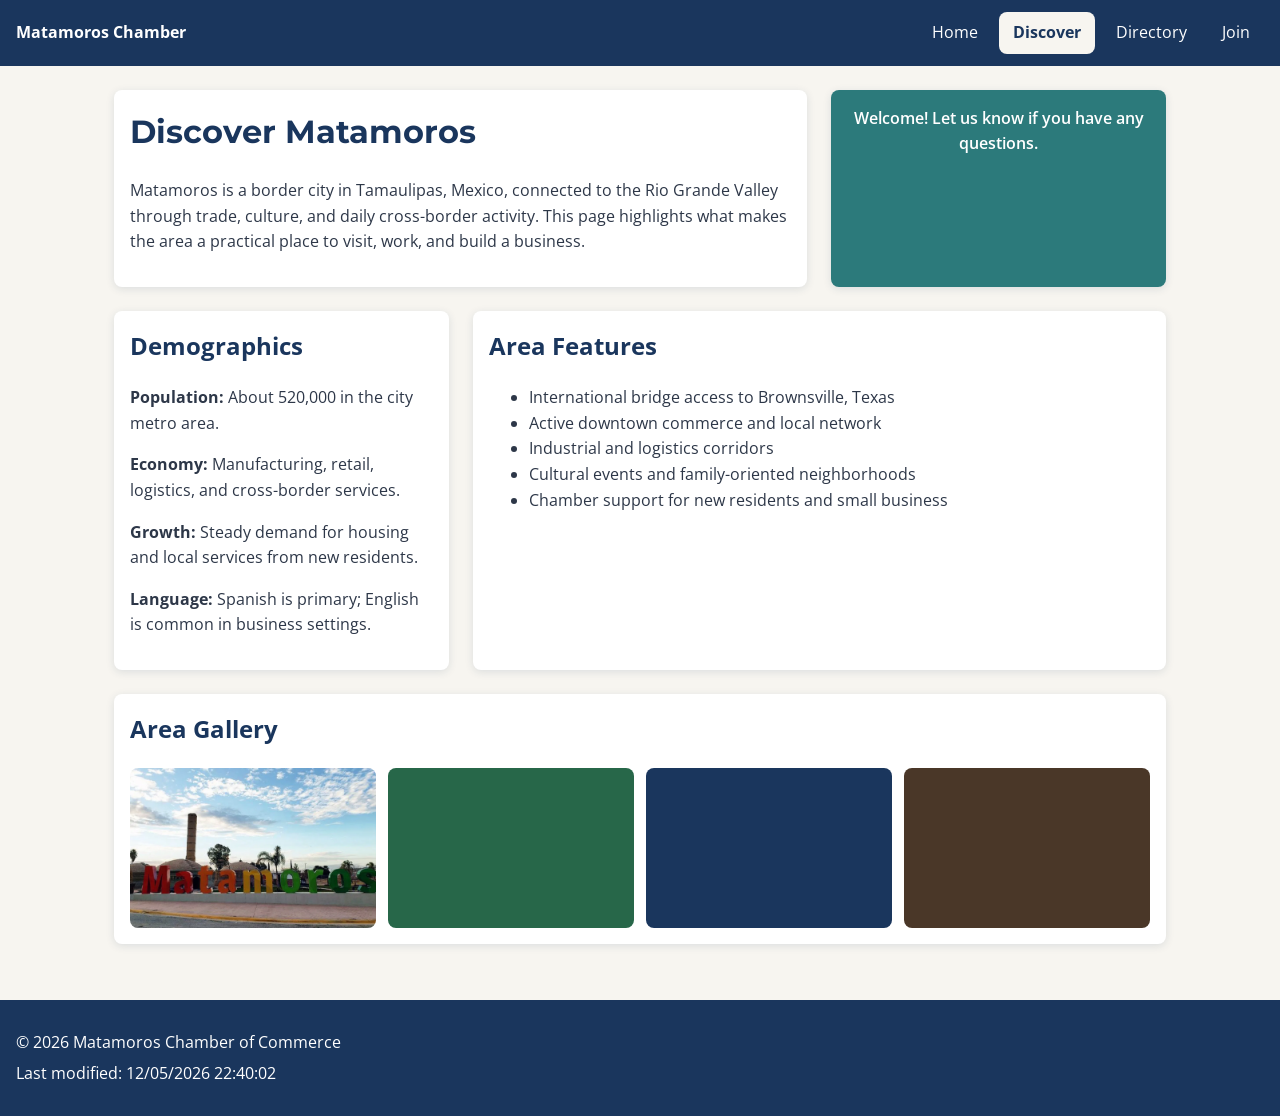
==== chamber/discover.html @ 89ffe1da "week5 discover" ====
<!DOCTYPE html>
<html lang="en">

<head>
    <meta charset="UTF-8">
    <meta name="viewport" content="width=device-width, initial-scale=1.0">
    <link rel="icon" href="images/logo.svg" type="image/svg+xml">
    <title>Discover | Matamoros Chamber</title>
    <meta name="description"
        content="Discover Matamoros: demographics, local features, and area highlights for visitors and new residents.">
    <meta name="author" content="Emmanuel Garcia">
    <meta property="og:title" content="Matamoros Chamber Discover">
    <meta property="og:description"
        content="Learn about Matamoros, Tamaulipas through chamber resources and area information.">
    <meta property="og:image" content="https://raagnaa.github.io/wdd231/chamber/images/og-index.svg">
    <meta property="og:url" content="https://raagnaa.github.io/wdd231/chamber/discover.html">
    <meta property="og:type" content="website">

    <link rel="stylesheet" href="styles/normalize.css">
    <link rel="stylesheet" href="styles/small.css">
    <link rel="stylesheet" href="styles/larger.css">
    <link rel="preconnect" href="https://fonts.googleapis.com">
    <link rel="preconnect" href="https://fonts.gstatic.com" crossorigin>
    <link href="https://fonts.googleapis.com/css2?family=Montserrat:wght@600;700&family=Open+Sans&display=swap"
        rel="stylesheet">

    <script src="scripts/discover.js" defer></script>

</head>

<body>
    <header>
        <div class="header-inner">
            <a class="logo" href="index.html">Matamoros Chamber</a>

            <button class="menu-toggle" type="button" aria-expanded="false" aria-controls="main-nav">Menu</button>

            <nav id="main-nav">
                <ul>
                    <li><a href="index.html">Home</a></li>
                    <li><a href="discover.html" aria-current="page">Discover</a></li>
                    <li><a href="directory.html">Directory</a></li>
                    <li><a href="join.html">Join</a></li>
                </ul>
            </nav>
        </div>
    </header>
    <main class="discover-grid">
        <section class="intro" aria-labelledby="intro-heading">
            <h1 id="intro-heading">Discover Matamoros</h1>
            <p>
                Matamoros is a border city in Tamaulipas, Mexico, connected to the Rio Grande Valley through trade,
                culture, and daily cross-border activity. This page highlights what makes the area a practical place to
                visit, work, and build a business.
            </p>
        </section>

        <aside id="visit-message" class="visit-banner" aria-live="polite"></aside>

        <section class="demographics" aria-labelledby="demo-heading">
            <h2 id="demo-heading">Demographics</h2>
            <p><strong>Population:</strong> About 520,000 in the city metro area.</p>
            <p><strong>Economy:</strong> Manufacturing, retail, logistics, and cross-border services.</p>
            <p><strong>Growth:</strong> Steady demand for housing and local services from new residents.</p>
            <p><strong>Language:</strong> Spanish is primary; English is common in business settings.</p>
        </section>

        <section class="features" aria-labelledby="features-heading">
            <h2 id="features-heading">Area Features</h2>
            <ul>
                <li>International bridge access to Brownsville, Texas</li>
                <li>Active downtown commerce and local network</li>
                <li>Industrial and logistics corridors</li>
                <li>Cultural events and family-oriented neighborhoods</li>
                <li>Chamber support for new residents and small business</li>
            </ul>
        </section>

        <section class="gallery" aria-labelledby="gallery-heading">
            <h2 id="gallery-heading">Area Gallery</h2>
            <div class="gallery-grid">
                <img src="images/hero.webp" alt="Downtown Matamoros street view" width="300" height="200"
                    loading="lazy">
                <img src="images/mercado-centro.svg" alt="Local market in Matamoros" width="300" height="200"
                    loading="lazy">
                <img src="images/hotel-rio.svg" alt="Hotel near the Rio Grande" width="300" height="200" loading="lazy">
                <img src="images/cafe-del-puente.svg" alt="Cafe in central Matamoros" width="300" height="200"
                    loading="lazy">
            </div>
        </section>
    </main>

    <footer>
        <p>&copy; <span id="year"></span> Matamoros Chamber of Commerce</p>
        <p>Last modified: <span id="last-modified"></span></p>
    </footer>

</body>

</html>
---- chamber/styles/small.css ----
:root {
    --primary: #1a365d;
    --secondary: #b8860b;
    --accent: #2c7a7b;
    --background: #f7f5f0;
    --text: #2d3748;
    --white: #ffffff;
    --shadow: 0 2px 8px rgba(26, 54, 93, 0.12);
    --radius: 8px;
}

*,
*::before,
*::after {
    box-sizing: border-box;
}

header {
    background: var(--primary);
    color: var(--white);
    position: relative;
}

.header-inner {
    display: flex;
    justify-content: space-between;
    align-items: center;
    padding: .75rem 1rem;
}

.logo {
    color: var(--white);
    text-decoration: none;
    font-weight: 700;
}

.menu-toggle {
    background: transparent;
    border: 2px solid var(--secondary);
    color: var(--white);
    padding: .4rem .7rem;
    border-radius: var(--radius);
    cursor: pointer;
}

#main-nav {
    display: none;
    position: absolute;
    top: 100%;
    left: 0;
    right: 0;
    background: var(--primary);

}

#main-nav.open {
    display: block;
}

#main-nav ul {
    list-style: none;
    margin: 0;
    padding: 0;
}

#main-nav a {
    display: block;
    padding: .75rem 1rem;
    color: var(--white);
    text-decoration: none;
}

#main-nav a[aria-current="page"] {
    background: var(--background);
    color: var(--primary);
    font-weight: 700;
}

main {
    max-width: 1100px;
    margin: 0 auto;
    padding: 1rem;
}

h1 {
    font-family: "Montserrat", sans-serif;
    color: var(--primary);
}

body {
    margin: 0;
    font-family: "Open Sans", sans-serif;
    color: var(--text);
    background: var(--background);
    line-height: 1.6;
}

.view-buttons {
    margin: 1rem 0;
    padding: 0.5rem;
    background: var(--primary);
    text-align: center;
    border-radius: var(--radius);
}

#directory.grid {
    display: grid;
    grid-template-columns: repeat(auto-fit, minmax(200px, 1fr));
    gap: 0.5rem;
    align-items: stretch;
}

#directory.grid .card {
    background: var(--white);
    border: 1px solid rgb(0 0 0 / 10%);
    border-radius: var(--radius);
    box-shadow: var(--shadow);
    padding: 0.5rem;
    text-align: center;
}

#directory.grid .card>* {
    margin: 0.25rem auto;
}

#directory.grid .card img {
    width: 100%;
    max-width: 280px;
    height: 160px;
    object-fit: cover;
    border: 1px solid var(--white);
    box-shadow: var(--shadow);
}

#directory.grid .card h2 {
    font-size: 1.15rem;
}

#directory.grid .card-phone,
#directory.grid .card-web {
    font-size: 0.9rem;
}

#directory.grid .card-details {
    display: block;
}

#directory.list {
    display: flex;
    flex-direction: column;
}

#directory.list .card {
    display: grid;
    grid-template-columns: 2fr 1fr 1fr;
    align-items: center;
    margin: 0;
    padding: 0.35rem 0.75rem;
    background: #e8e8e8;
    border-bottom: 1px solid #bbb;
    border-radius: 0;
    box-shadow: none;
}

#directory.list .card>* {
    margin: 0 0.5rem;
}

#directory.list .card img {
    display: none;
}

#directory.list .card h2 {
    font-size: 1rem;
    margin: 0;
    text-align: left;
}

#directory.list .card-phone,
#directory.list .card-web {
    margin: 0;
    font-size: 0.85rem;
}

#directory.list .card-details {
    display: none;
}

#directory.list .card:nth-child(even) {
    background: #d4d4d4;
}

img {
    border-style: none;
    max-width: 100%;
    display: block;
}

footer {
    background: var(--primary);
    color: var(--white);
    margin-top: 2rem;
    padding: 1.5rem 1rem;
}

footer p {
    margin: .35rem 0;
}

footer a {
    color: #fbd38d;
}

.view-buttons button {
    margin: 0 0.25rem;
    padding: 0.5rem 1rem;
    border: 2px solid var(--secondary);
    background: var(--white);
    color: var(--primary);
    font-weight: 700;
    border-radius: var(--radius);
    cursor: pointer;
}

.view-buttons button.active {
    background: var(--secondary);
    color: #1a1a1a;
}

.card h2 {
    font-family: "Montserrat", sans-serif;
    color: var(--primary);
}

.card-details {
    padding-top: 0.35rem;
}

.badge {
    display: inline-block;
    font-size: 0.7rem;
    font-weight: 700;
    text-transform: uppercase;
    letter-spacing: 0.04em;
    padding: 0.2rem 0.5rem;
    border-radius: 4px;
    margin-bottom: 0.5rem;
}

.badge.member {
    background: #e2e8f0;
    color: var(--primary);
}

.badge.silver {
    background: #cbd5e1;
    color: #334155;
}

.badge.gold {
    background: var(--secondary);
    color: #1a1a1a;
}

.card-details .tagline {
    font-style: italic;
    color: var(--accent);
    font-size: 0.9rem;
}

.card-details .address {
    font-size: 0.85rem;
}

.hero img {
    width: 100%;
    height: 350px;
    object-fit: cover;
}

.hero-content {
    padding: 1rem;
    text-align: center;
}

.hero-content h1 {
    margin: 0 0 0.5rem;
}

#spotlight-cards {
    display: grid;
    grid-template-columns: 1fr;
    gap: 1rem;
}

.spotlight-card {
    padding: 1rem;
    background: var(--background);
    border: 1px solid rgb(0 0 0 / 10%);
    border-radius: var(--radius);
    text-align: center;
}

.spotlight-card img {
    width: 100%;
    max-width: 200px;
    height: 120px;
    object-fit: cover;
    margin: 0 auto .5rem;
}

.spotlight-card h3 {
    margin: 0 0 .35rem;
    font-family: "Montserrat", sans-serif;
    color: var(--primary);
    font-size: 1rem;
}

.cta {
    display: inline-block;
    padding: 0.6rem 1.2rem;
    background: var(--secondary);
    color: #1a1a1a;
    text-decoration: none;
    font-weight: 700;
    border-radius: var(--radius);
    margin-top: .75rem;
    margin-bottom: 0;
}

.events,
.weather,
.spotlights {
    padding: 1rem;
    background: var(--white);
    border-radius: var(--radius);
    box-shadow: var(--shadow);
    margin-bottom: 1rem;
}

.join-layout {
    display: flex;
    flex-direction: column;
    gap: 1.5rem;
    padding: 1rem;
}

.membership-cards {
    display: grid;
    grid-template-columns: 1fr;
    gap: 1rem;
}

.join-form-section {
    padding: 1rem;
    background: var(--white);
    border-radius: var(--radius);
    box-shadow: var(--shadow);
}

#join-form label,
#join-form input,
#join-form select,
#join-form button,
#join-form textarea {
    display: block;
    width: 100%;
    max-width: 100%;
}

#join-form label {
    margin-top: .75rem;
    font-weight: 600;
}

#join-form label:first-of-type {
    margin-top: 0;
}

#join-form textarea,
#join-form input,
#join-form select {
    margin-bottom: .25rem;
    padding: .5rem;
    border: 1px solid #ccc;
    border-radius: var(--radius);
}

#join-form input[type="submit"] {
    margin-top: 1rem;
    padding: .6rem 1.2rem;
    background: var(--primary);
    color: var(--white);
    border: none;
    font-weight: 700;
    border-radius: var(--radius);
    cursor: pointer;
    width: auto;
}

.level-card {
    padding: 1rem;
    background: var(--white);
    border: 1px solid rgb(0 0 0 / 10%);
    border-radius: var(--radius);
    text-align: center;
    animation: cardFadeIn .6s ease-in-out both;
}

.membership-cards .card:nth-child(2) {
    animation-delay: .15s;
}

.membership-cards .level-card:nth-child(3) {
    animation-delay: .3s;
}

.membership-cards .level-card:nth-child(4) {
    animation-delay: .45s;
}

@keyframes cardFadeIn {
    from {
        opacity: 0;
        transform: translateY(16px);
    }

    to {
        opacity: 1;
        transform: translateY(0);
    }
}

.info-link {
    padding: .4rem .8rem;
    background: var(--primary);
    color: var(--white);
    border: none;
    border-radius: var(--radius);
    cursor: pointer;
}

.discover-grid {
    display: grid;
    gap: 1rem;
    grid-template-areas:
        "intro"
        "visit"
        "demo"
        "features"
        "gallery";
    grid-template-columns: 1fr;
    padding: 1rem;
    width: 100%;
}

.intro {
    grid-area: intro;
}

.visit-banner {
    grid-area: visit;
}

.demographics {
    grid-area: demo;
}

.features {
    grid-area: features;
}

.gallery {
    grid-area: gallery;
}

.discover-grid section,
.visit-banner {
    background: var(--white);
    padding: 1rem;
    border-radius: var(--radius);
    box-shadow: var(--shadow);
}

.visit-banner {
    background: var(--accent);
    color: var(--white);
    font-weight: 600;
    text-align: center;
}

.discover-grid h1,
.discover-grid h2 {
    margin-top: 0;
    color: var(--primary);
}

.gallery-grid {
    display: grid;
    grid-template-columns: 1fr 1fr;
    gap: .75rem;
}

.gallery-grid img {
    width: 100%;
    height: auto;
    display: block;
    border-radius: var(--radius);
    object-fit: cover;
}
---- chamber/styles/larger.css ----
@media screen and (min-width: 37.5rem) {
    .menu-toggle {
        display: none;
    }

    #main-nav {
        display: block;
        position: static;
    }

    #main-nav ul {
        display: flex;
        gap: .5rem;
    }

    #main-nav a {
        padding: .5rem .85rem;
        border-radius: var(--radius);
    }

    .home-row {
        display: grid;
        grid-template-columns: 1fr 1fr;
        gap: 1rem;
    }

    #spotlight-cards {
        grid-template-columns: repeat(3, 1fr);
    }
}

@media screen and (min-width: 56rem) {
    .join-layout {
        display: grid;
        grid-template-columns: 1fr 1fr;
        align-items: start;
        gap: 2rem;
    }

    .membership-cards {
        grid-template-columns: 1fr 1fr;
    }
}

@media screen and (min-width: 40.0625rem) and (max-width: 64rem) {
    .discover-grid {
        grid-template-areas:
            "intro intro"
            "visit visit"
            "demo features"
            "gallery gallery";
        grid-template-columns: 1fr 1fr;
        gap: 1.25rem;
        padding: 1.5rem;
    }

    .gallery-grid {
        grid-template-columns: repeat(2, 1fr);
    }

    .gallery-grid img {
        width: 100%;
        min-height: 140px;
        object-fit: cover;
        transition: transform 0.3s ease, filter 0.3s ease;
    }

    .gallery-grid img:hover {
        transform: scale(1.03);
        filter: brightness(1.1);
    }
}

@media screen and (min-width: 64.0625rem) {
    .discover-grid {
        grid-template-areas:
            "intro intro visit"
            "demo features features"
            "gallery gallery gallery";
        grid-template-columns: 1fr 1fr 1fr;
        gap: 1.5rem;
        padding: 1.5rem;
        width: 100%;
    }

    .gallery-grid {
        grid-template-columns: repeat(4, 1fr);
    }

    .gallery-grid img {
        width: 100%;
        min-height: 160px;
        object-fit: cover;
        transition: transform .3s ease, filter .3s ease;
    }

    .gallery-grid img:hover {
        transform: scale(1.05);
        filter: brightness(1.15);
    }
}
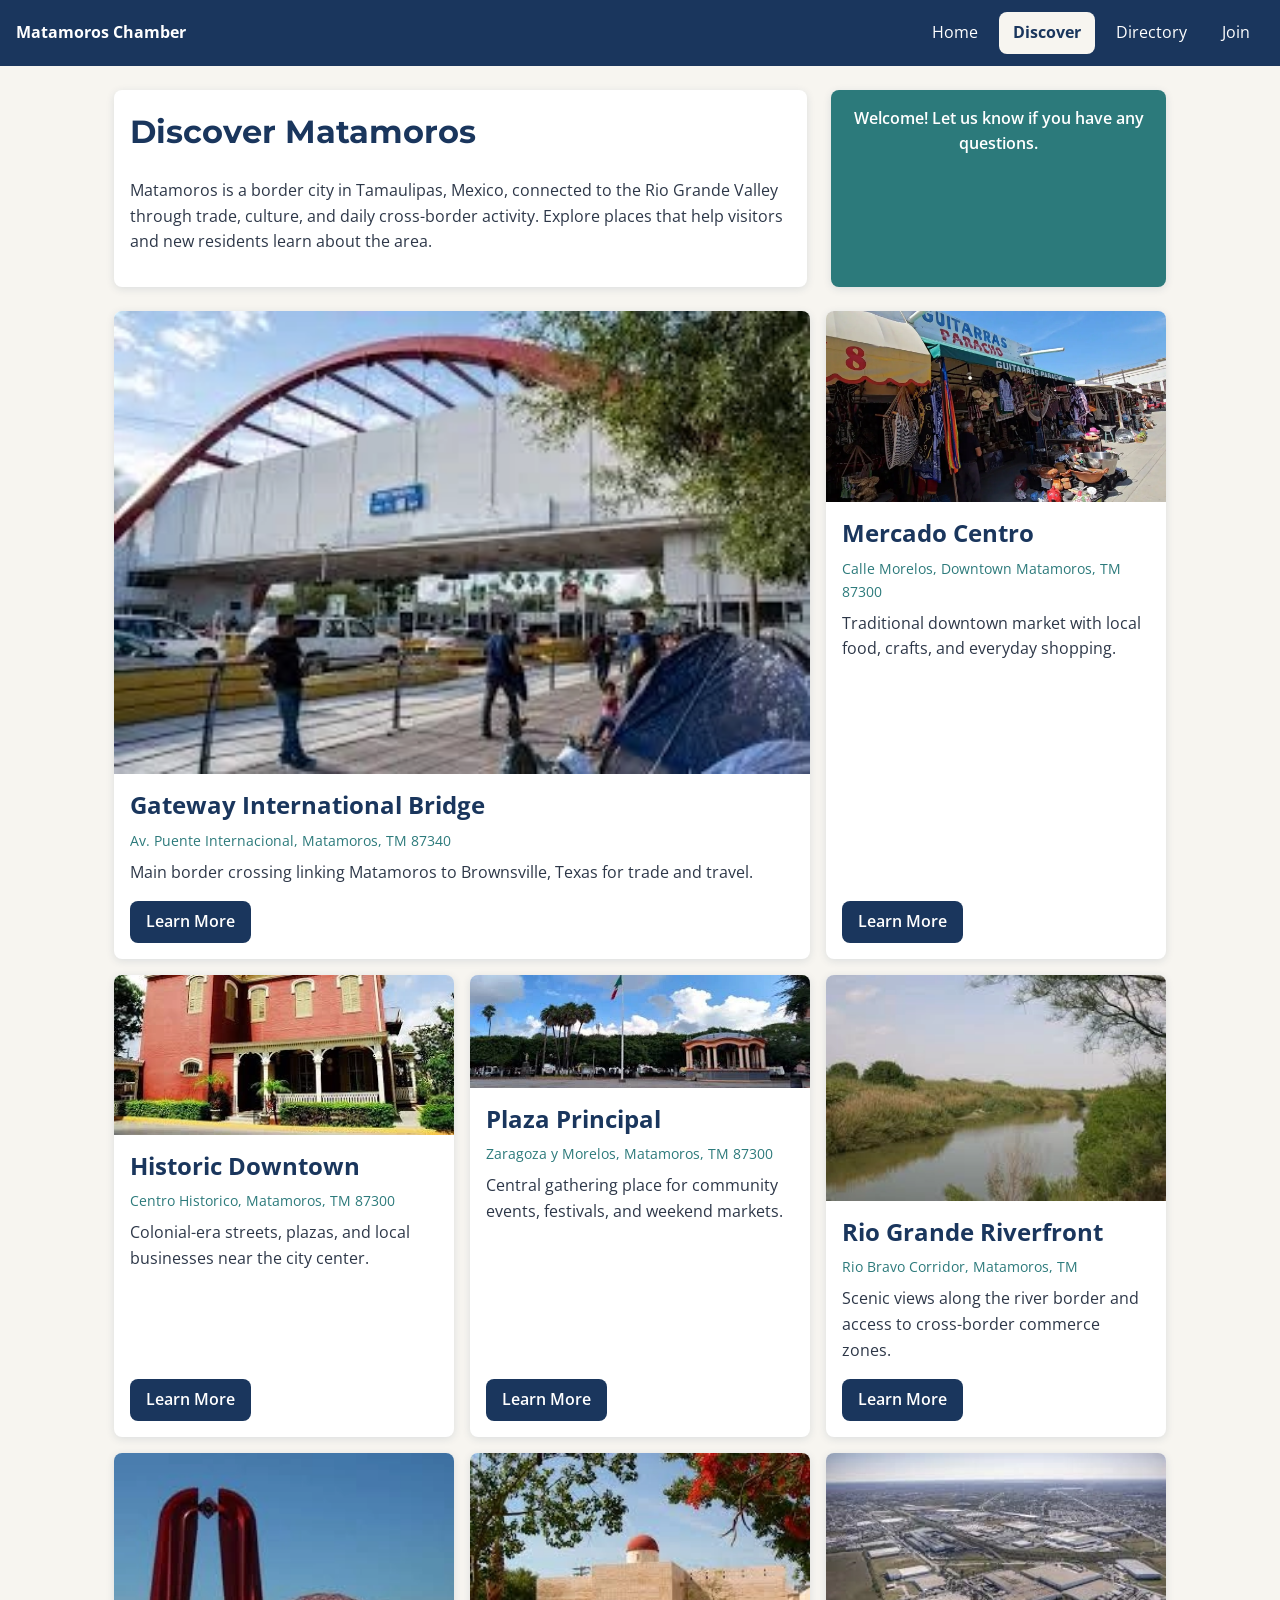
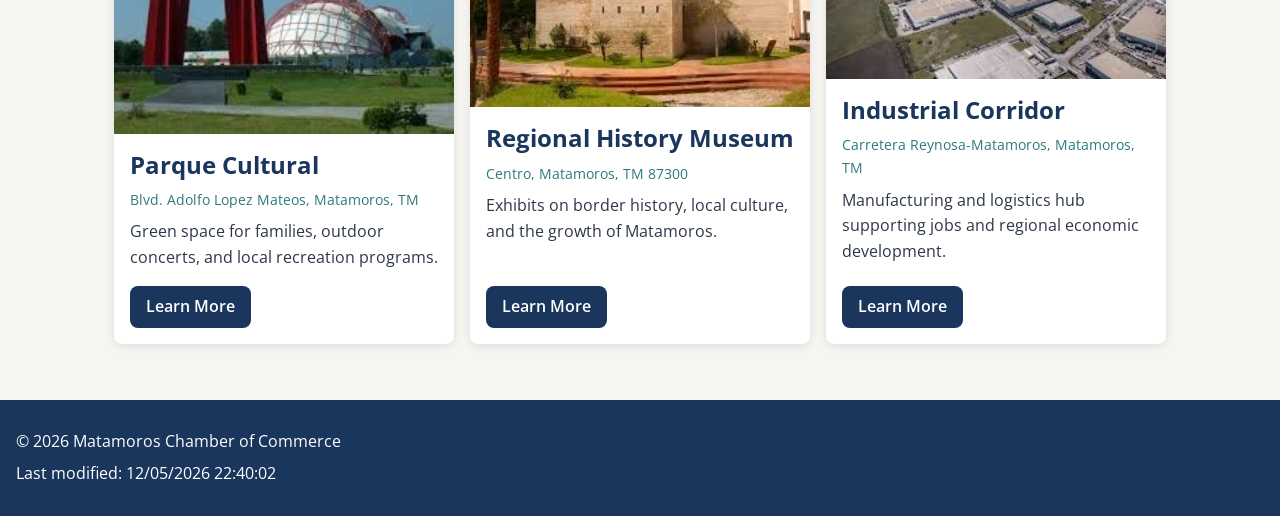
==== commit c289d67c: "week5 discover rubic fix" ====
--- a/chamber/discover.html
+++ b/chamber/discover.html
@@ -50,44 +50,14 @@
             <h1 id="intro-heading">Discover Matamoros</h1>
             <p>
                 Matamoros is a border city in Tamaulipas, Mexico, connected to the Rio Grande Valley through trade,
-                culture, and daily cross-border activity. This page highlights what makes the area a practical place to
-                visit, work, and build a business.
+                culture, and daily cross-border activity. Explore places that help visitors and new residents learn
+                about the area.
             </p>
         </section>
 
         <aside id="visit-message" class="visit-banner" aria-live="polite"></aside>
 
-        <section class="demographics" aria-labelledby="demo-heading">
-            <h2 id="demo-heading">Demographics</h2>
-            <p><strong>Population:</strong> About 520,000 in the city metro area.</p>
-            <p><strong>Economy:</strong> Manufacturing, retail, logistics, and cross-border services.</p>
-            <p><strong>Growth:</strong> Steady demand for housing and local services from new residents.</p>
-            <p><strong>Language:</strong> Spanish is primary; English is common in business settings.</p>
-        </section>
-
-        <section class="features" aria-labelledby="features-heading">
-            <h2 id="features-heading">Area Features</h2>
-            <ul>
-                <li>International bridge access to Brownsville, Texas</li>
-                <li>Active downtown commerce and local network</li>
-                <li>Industrial and logistics corridors</li>
-                <li>Cultural events and family-oriented neighborhoods</li>
-                <li>Chamber support for new residents and small business</li>
-            </ul>
-        </section>
-
-        <section class="gallery" aria-labelledby="gallery-heading">
-            <h2 id="gallery-heading">Area Gallery</h2>
-            <div class="gallery-grid">
-                <img src="images/hero.webp" alt="Downtown Matamoros street view" width="300" height="200"
-                    loading="lazy">
-                <img src="images/mercado-centro.svg" alt="Local market in Matamoros" width="300" height="200"
-                    loading="lazy">
-                <img src="images/hotel-rio.svg" alt="Hotel near the Rio Grande" width="300" height="200" loading="lazy">
-                <img src="images/cafe-del-puente.svg" alt="Cafe in central Matamoros" width="300" height="200"
-                    loading="lazy">
-            </div>
-        </section>
+        <section class="cards" id="cards" aria-label="Places to discover"></section>
     </main>
 
     <footer>
@@ -97,4 +67,4 @@
 
 </body>
 
-</html>+</html>
--- a/chamber/styles/small.css
+++ b/chamber/styles/small.css
@@ -446,9 +446,7 @@
     grid-template-areas:
         "intro"
         "visit"
-        "demo"
-        "features"
-        "gallery";
+        "cards";
     grid-template-columns: 1fr;
     padding: 1rem;
     width: 100%;
@@ -456,38 +454,36 @@
 
 .intro {
     grid-area: intro;
-}
-
-.visit-banner {
-    grid-area: visit;
-}
-
-.demographics {
-    grid-area: demo;
-}
-
-.features {
-    grid-area: features;
-}
-
-.gallery {
-    grid-area: gallery;
-}
-
-.discover-grid section,
-.visit-banner {
-    background: var(--white);
-    padding: 1rem;
-    border-radius: var(--radius);
-    box-shadow: var(--shadow);
-}
-
-.visit-banner {
-    background: var(--accent);
-    color: var(--white);
-    font-weight: 600;
-    text-align: center;
-}
+    background: var(--white);
+    padding: 1rem;
+    border-radius: var(--radius);
+    box-shadow: var(--shadow);
+}
+
+.cards {
+    grid-area: cards;
+    display: grid;
+    gap: 1rem;
+    grid-template-areas:
+        "c1"
+        "c2"
+        "c3"
+        "c4"
+        "c5"
+        "c6"
+        "c7"
+        "c8";
+    grid-template-columns: 1fr;
+}
+
+.place-card:nth-child(1) { grid-area: c1; }
+.place-card:nth-child(2) { grid-area: c2; }
+.place-card:nth-child(3) { grid-area: c3; }
+.place-card:nth-child(4) { grid-area: c4; }
+.place-card:nth-child(5) { grid-area: c5; }
+.place-card:nth-child(6) { grid-area: c6; }
+.place-card:nth-child(7) { grid-area: c7; }
+.place-card:nth-child(8) { grid-area: c8; }
 
 .discover-grid h1,
 .discover-grid h2 {
@@ -495,16 +491,63 @@
     color: var(--primary);
 }
 
-.gallery-grid {
-    display: grid;
-    grid-template-columns: 1fr 1fr;
-    gap: .75rem;
-}
-
-.gallery-grid img {
+.visit-banner {
+    grid-area: visit;
+    background: var(--accent);
+    color: var(--white);
+    font-weight: 600;
+    text-align: center;
+    padding: 1rem;
+    border-radius: var(--radius);
+    box-shadow: var(--shadow);
+}
+
+.place-card {
+    background: var(--white);
+    border-radius: var(--radius);
+    box-shadow: var(--shadow);
+    overflow: hidden;
+    display: flex;
+    flex-direction: column;
+}
+
+.place-card img {
     width: 100%;
     height: auto;
     display: block;
-    border-radius: var(--radius);
     object-fit: cover;
+}
+
+.place-card h2,
+.place-card .address,
+.place-card .description,
+.place-card .learn-more {
+    padding: 0 1rem;
+}
+
+.place-card h2 {
+    margin: 0.75rem 0 0.25rem;
+}
+
+.place-card .address {
+    margin: 0 0 0.5rem;
+    font-size: 0.9rem;
+    color: var(--accent);
+}
+
+.place-card .description {
+    margin: 0 0 1rem;
+    flex-grow: 1;
+}
+
+.place-card .learn-more {
+    display: inline-block;
+    margin: 0 1rem 1rem;
+    padding: 0.5rem 1rem;
+    background: var(--primary);
+    color: var(--white);
+    text-decoration: none;
+    border-radius: var(--radius);
+    font-weight: 600;
+    width: fit-content;
 }
--- a/chamber/styles/larger.css
+++ b/chamber/styles/larger.css
@@ -47,25 +47,26 @@
         grid-template-areas:
             "intro intro"
             "visit visit"
-            "demo features"
-            "gallery gallery";
+            "cards cards";
         grid-template-columns: 1fr 1fr;
         gap: 1.25rem;
         padding: 1.5rem;
     }
 
-    .gallery-grid {
-        grid-template-columns: repeat(2, 1fr);
+    .cards {
+        grid-template-areas:
+            "c1 c2"
+            "c3 c4"
+            "c5 c6"
+            "c7 c8";
+        grid-template-columns: 1fr 1fr;
     }
 
-    .gallery-grid img {
-        width: 100%;
-        min-height: 140px;
-        object-fit: cover;
+    .place-card img {
         transition: transform 0.3s ease, filter 0.3s ease;
     }
 
-    .gallery-grid img:hover {
+    .place-card img:hover {
         transform: scale(1.03);
         filter: brightness(1.1);
     }
@@ -75,26 +76,26 @@
     .discover-grid {
         grid-template-areas:
             "intro intro visit"
-            "demo features features"
-            "gallery gallery gallery";
+            "cards cards cards";
         grid-template-columns: 1fr 1fr 1fr;
         gap: 1.5rem;
         padding: 1.5rem;
         width: 100%;
     }
 
-    .gallery-grid {
-        grid-template-columns: repeat(4, 1fr);
+    .cards {
+        grid-template-areas:
+            "c1 c1 c2"
+            "c3 c4 c5"
+            "c6 c7 c8";
+        grid-template-columns: 1fr 1fr 1fr;
     }
 
-    .gallery-grid img {
-        width: 100%;
-        min-height: 160px;
-        object-fit: cover;
+    .place-card img {
         transition: transform .3s ease, filter .3s ease;
     }
 
-    .gallery-grid img:hover {
+    .place-card img:hover {
         transform: scale(1.05);
         filter: brightness(1.15);
     }
